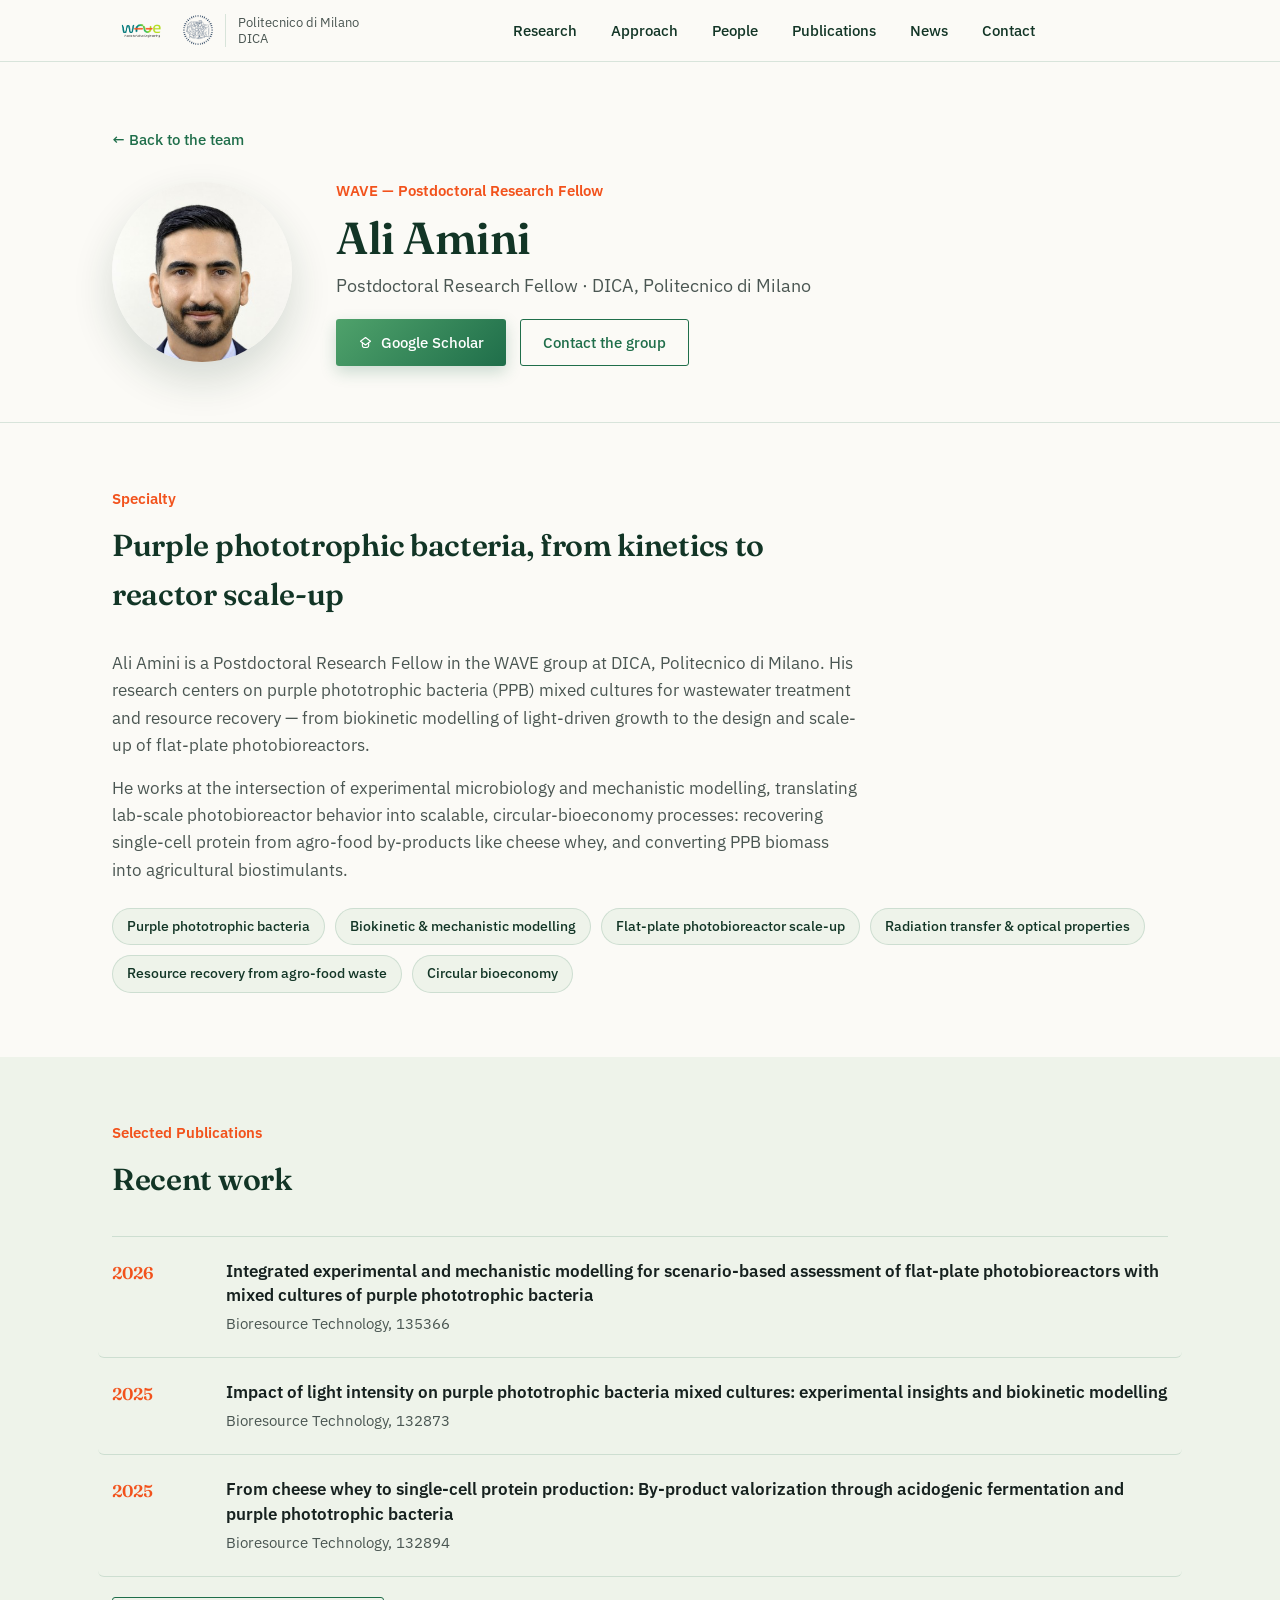
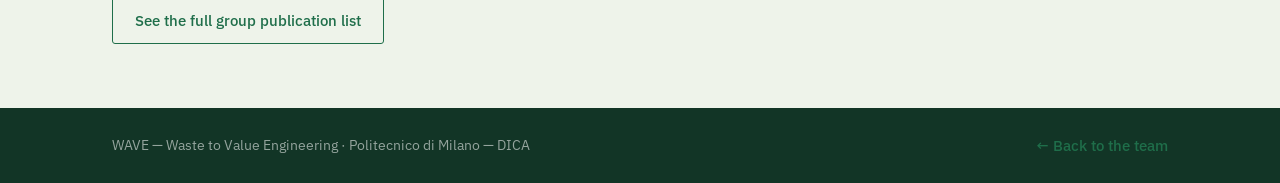
==== ali-amini.html @ b7d60ee9 "Add a WAVE-themed profile page for Ali Amini New ali-amini.html reuses the site's own design system " ====
<!DOCTYPE html>
<html lang="en">
<head>
<meta charset="UTF-8">
<meta name="viewport" content="width=device-width, initial-scale=1.0">
<title>Ali Amini — WAVE, Politecnico di Milano</title>
<link rel="icon" href="wave-logo.png">
<link rel="preconnect" href="https://fonts.googleapis.com">
<link rel="preconnect" href="https://fonts.gstatic.com" crossorigin>
<link href="https://fonts.googleapis.com/css2?family=Fraunces:opsz,wght@9..144,400;9..144,500;9..144,600;9..144,700&family=IBM+Plex+Sans:wght@400;500;600&display=swap" rel="stylesheet">
<style>
  :root{
    --teal-deep:   #1F6E4A;
    --teal-ink:    #123526;
    --green-mid:   #4FA26B;
    --green-lime:  #8DC63F;
    --orange:      #F2521C;
    --bg:          #FBFAF6;
    --bg-alt:      #EEF3EA;
    --ink:         #16211F;
    --ink-soft:    #4A5652;
    --line:        rgba(31,110,74,0.16);
  }

  *{margin:0;padding:0;box-sizing:border-box;}
  html{scroll-behavior:smooth;}
  body{
    background:var(--bg);
    color:var(--ink);
    font-family:'IBM Plex Sans', sans-serif;
    font-size:17px;
    line-height:1.6;
    -webkit-font-smoothing:antialiased;
  }
  h1,h2,h3{
    font-family:'Fraunces', serif;
    font-weight:600;
    letter-spacing:-0.01em;
    color:var(--teal-ink);
  }
  a{color:inherit;text-decoration:none;}
  img{max-width:100%;display:block;}
  svg{display:block;}
  .wrap{max-width:1120px;margin:0 auto;padding:0 32px;}

  /* ---------- nav ---------- */
  header{
    position:sticky;
    top:0;
    z-index:50;
    background:rgba(251,250,246,0.92);
    backdrop-filter:blur(8px);
    border-bottom:1px solid var(--line);
  }
  .nav-inner{
    display:flex;
    align-items:center;
    justify-content:space-between;
    padding:14px 32px;
    max-width:1120px;
    margin:0 auto;
    gap:20px;
  }
  .brand{display:flex;align-items:center;gap:12px;}
  .brand img{height:32px;width:auto;}
  .brand .polimi-logo{height:30px;}
  .brand .affil{
    font-size:12.5px;
    color:var(--ink-soft);
    border-left:1px solid var(--line);
    padding-left:12px;
    line-height:1.3;
  }
  nav{flex:1;display:flex;justify-content:center;}
  nav ul{display:flex;gap:30px;list-style:none;}
  nav a{
    font-size:15px;
    font-weight:500;
    color:var(--teal-ink);
    padding:6px 2px;
    border-bottom:2px solid transparent;
    transition:border-color .15s ease;
  }
  nav a:hover{border-color:var(--orange);}

  /* ---------- back link ---------- */
  .back-link{
    display:inline-flex;
    align-items:center;
    gap:8px;
    font-size:14.5px;
    font-weight:500;
    color:var(--teal-deep);
    margin-bottom:28px;
    transition:gap .15s ease;
  }
  .back-link:hover{gap:12px;}

  /* ---------- profile hero ---------- */
  .profile-hero{
    padding:64px 0 56px;
    border-bottom:1px solid var(--line);
  }
  .profile-grid{
    display:grid;
    grid-template-columns:180px 1fr;
    gap:44px;
    align-items:center;
  }
  .profile-photo{
    width:180px;
    height:180px;
    border-radius:50%;
    overflow:hidden;
    box-shadow:0 18px 40px rgba(18,53,38,0.16);
    flex:none;
  }
  .profile-photo img{width:100%;height:100%;object-fit:cover;}
  .kicker{
    color:var(--orange);
    font-weight:600;
    font-size:15px;
    margin-bottom:10px;
    display:block;
  }
  .profile-hero h1{
    font-size:clamp(2rem, 3.6vw, 2.8rem);
    line-height:1.1;
    margin-bottom:10px;
  }
  .profile-role{
    font-size:18px;
    color:var(--ink-soft);
    margin-bottom:18px;
  }
  .profile-links{
    display:flex;
    gap:14px;
    flex-wrap:wrap;
  }
  .btn{
    display:inline-flex;
    align-items:center;
    gap:8px;
    padding:11px 22px;
    border-radius:3px;
    font-weight:500;
    font-size:14.5px;
  }
  .btn-primary{
    background:linear-gradient(135deg, var(--green-mid), var(--teal-deep));
    color:#fff;
    box-shadow:0 6px 16px rgba(31,110,74,0.22);
    transition:box-shadow .2s ease, transform .2s ease;
  }
  .btn-primary:hover{box-shadow:0 10px 22px rgba(31,110,74,0.32); transform:translateY(-1px);}
  .btn-ghost{
    border:1.5px solid var(--teal-deep);
    color:var(--teal-deep);
    transition:background .15s ease, transform .2s ease;
  }
  .btn-ghost:hover{background:rgba(31,110,74,0.06); transform:translateY(-1px);}

  /* ---------- sections ---------- */
  section{padding:64px 0;}
  .section-head{max-width:70ch; margin-bottom:32px;}
  .section-head h2{font-size:clamp(1.5rem,2.6vw,1.9rem);}
  .bio p{
    max-width:75ch;
    color:var(--ink-soft);
    font-size:17px;
    margin-bottom:16px;
  }

  .interest-tags{
    display:flex;
    flex-wrap:wrap;
    gap:10px;
    margin-top:24px;
  }
  .interest-tags span{
    background:var(--bg-alt);
    border:1px solid var(--line);
    color:var(--teal-ink);
    font-size:13.5px;
    font-weight:500;
    padding:7px 14px;
    border-radius:100px;
  }

  .pub-list{border-top:1px solid var(--line);}
  .pub-item{
    display:grid;
    grid-template-columns:90px 1fr;
    gap:24px;
    padding:22px 14px;
    margin:0 -14px;
    border-bottom:1px solid var(--line);
    border-radius:6px;
    transition:background .15s ease;
  }
  .pub-item:hover{background:rgba(31,110,74,0.05);}
  .pub-item .year{
    font-family:'Fraunces',serif;
    font-weight:600;
    color:var(--orange);
    font-size:17px;
  }
  .pub-item h4{font-size:16.5px; font-weight:600; color:var(--ink); line-height:1.5;}
  .pub-item .venue{font-size:14.5px; color:var(--ink-soft); margin-top:4px;}

  footer{
    background:var(--teal-ink);
    color:rgba(255,255,255,0.55);
    padding:26px 0;
    font-size:13.5px;
  }
  .footer-inner{
    display:flex;
    justify-content:space-between;
    align-items:center;
    flex-wrap:wrap;
    gap:12px;
  }

  @media (max-width: 700px){
    nav ul{display:none;}
    .brand .affil{display:none;}
    .profile-grid{grid-template-columns:1fr; text-align:center;}
    .profile-photo{margin:0 auto;}
    .profile-links{justify-content:center;}
    .pub-item{grid-template-columns:60px 1fr;}
  }
</style>
</head>
<body>

<header>
  <div class="nav-inner">
    <div class="brand">
      <img src="wave-logo.png" alt="WAVE logo">
      <img src="polimi-logo.png" alt="Politecnico di Milano logo" class="polimi-logo">
      <span class="affil">Politecnico di Milano<br>DICA</span>
    </div>
    <nav>
      <ul>
        <li><a href="index.html#research">Research</a></li>
        <li><a href="index.html#approach">Approach</a></li>
        <li><a href="index.html#people">People</a></li>
        <li><a href="index.html#publications">Publications</a></li>
        <li><a href="index.html#news">News</a></li>
        <li><a href="index.html#contact">Contact</a></li>
      </ul>
    </nav>
  </div>
</header>

<section class="profile-hero">
  <div class="wrap">
    <a class="back-link" href="index.html#people">← Back to the team</a>
    <div class="profile-grid">
      <div class="profile-photo"><img src="ali-amini.jpg" alt="Ali Amini"></div>
      <div>
        <span class="kicker">WAVE — Postdoctoral Research Fellow</span>
        <h1>Ali Amini</h1>
        <p class="profile-role">Postdoctoral Research Fellow · DICA, Politecnico di Milano</p>
        <div class="profile-links">
          <a class="btn btn-primary" href="https://scholar.google.com/citations?user=FdAiY1IAAAAJ&hl=en" target="_blank" rel="noopener">
            <svg width="15" height="15" viewBox="0 0 24 24" fill="none" stroke="currentColor" stroke-width="1.8" stroke-linecap="round" stroke-linejoin="round"><path d="M4 10 12 4l8 6-8 6-8-6Z"/><path d="M7 12v5c0 1.5 2.5 3 5 3s5-1.5 5-3v-5"/></svg>
            Google Scholar
          </a>
          <a class="btn btn-ghost" href="index.html#contact">Contact the group</a>
        </div>
      </div>
    </div>
  </div>
</section>

<section class="bio">
  <div class="wrap">
    <div class="section-head">
      <span class="kicker">Specialty</span>
      <h2>Purple phototrophic bacteria, from kinetics to reactor scale-up</h2>
    </div>
    <p>Ali Amini is a Postdoctoral Research Fellow in the WAVE group at DICA, Politecnico di Milano. His research centers on purple phototrophic bacteria (PPB) mixed cultures for wastewater treatment and resource recovery — from biokinetic modelling of light-driven growth to the design and scale-up of flat-plate photobioreactors.</p>
    <p>He works at the intersection of experimental microbiology and mechanistic modelling, translating lab-scale photobioreactor behavior into scalable, circular-bioeconomy processes: recovering single-cell protein from agro-food by-products like cheese whey, and converting PPB biomass into agricultural biostimulants.</p>
    <div class="interest-tags">
      <span>Purple phototrophic bacteria</span>
      <span>Biokinetic &amp; mechanistic modelling</span>
      <span>Flat-plate photobioreactor scale-up</span>
      <span>Radiation transfer &amp; optical properties</span>
      <span>Resource recovery from agro-food waste</span>
      <span>Circular bioeconomy</span>
    </div>
  </div>
</section>

<section style="background:var(--bg-alt);">
  <div class="wrap">
    <div class="section-head">
      <span class="kicker">Selected Publications</span>
      <h2>Recent work</h2>
    </div>
    <div class="pub-list">
      <div class="pub-item">
        <div class="year">2026</div>
        <div>
          <h4>Integrated experimental and mechanistic modelling for scenario-based assessment of flat-plate photobioreactors with mixed cultures of purple phototrophic bacteria</h4>
          <div class="venue">Bioresource Technology, 135366</div>
        </div>
      </div>
      <div class="pub-item">
        <div class="year">2025</div>
        <div>
          <h4>Impact of light intensity on purple phototrophic bacteria mixed cultures: experimental insights and biokinetic modelling</h4>
          <div class="venue">Bioresource Technology, 132873</div>
        </div>
      </div>
      <div class="pub-item">
        <div class="year">2025</div>
        <div>
          <h4>From cheese whey to single-cell protein production: By-product valorization through acidogenic fermentation and purple phototrophic bacteria</h4>
          <div class="venue">Bioresource Technology, 132894</div>
        </div>
      </div>
    </div>
    <p style="margin-top:20px;"><a class="btn btn-ghost" href="index.html#publications">See the full group publication list</a></p>
  </div>
</section>

<footer>
  <div class="wrap footer-inner">
    <span>WAVE — Waste to Value Engineering · Politecnico di Milano — DICA</span>
    <a class="back-link" href="index.html#people" style="margin-bottom:0;">← Back to the team</a>
  </div>
</footer>

</body>
</html>
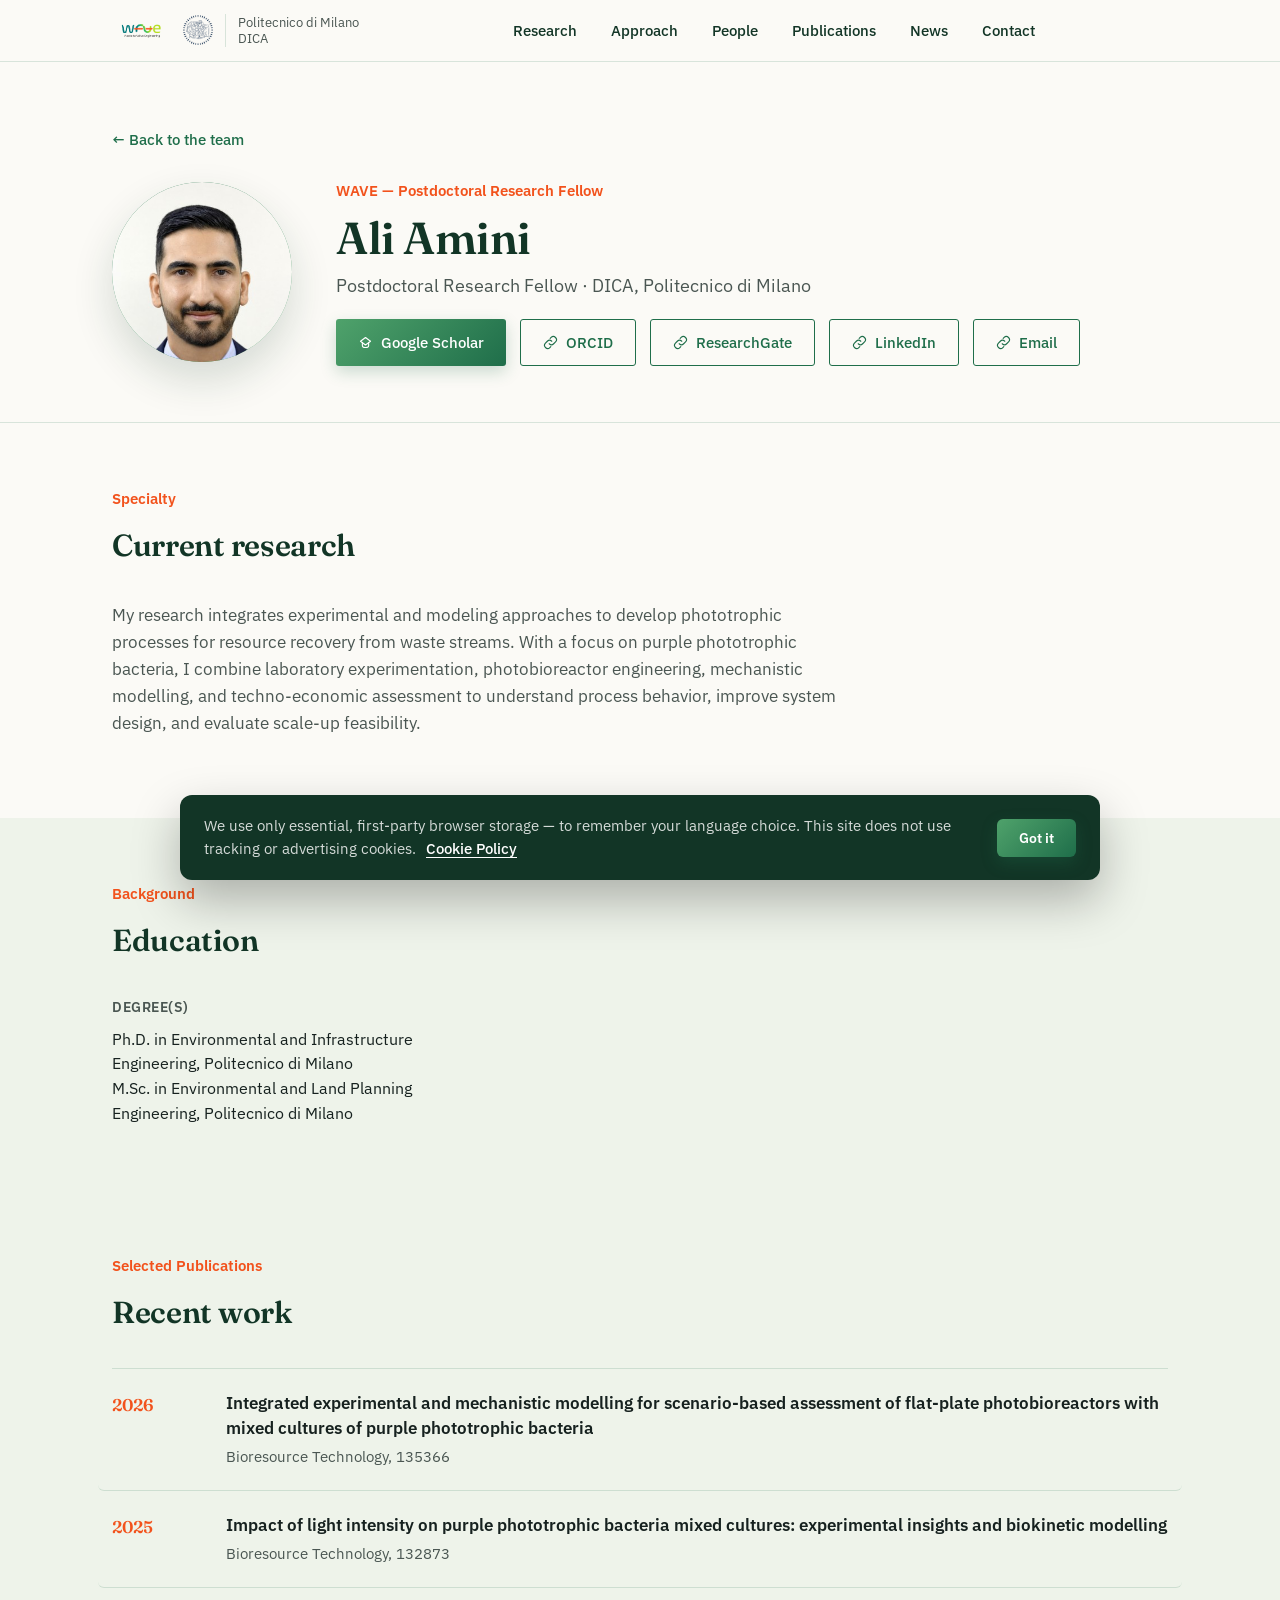
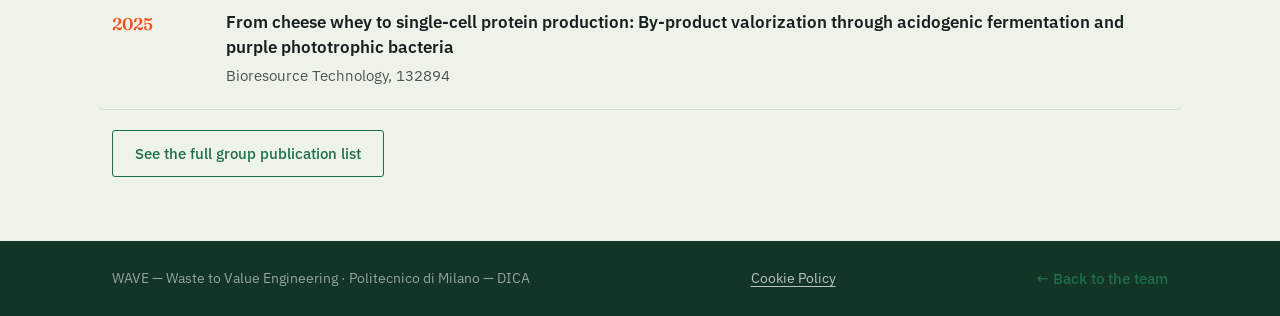
==== commit 0ba7d7a5: "Add cookie consent banner and cookie policy page Bilingual (EN/IT) dismissible banner on every page " ====
--- a/ali-amini.html
+++ b/ali-amini.html
@@ -8,6 +8,7 @@
 <link rel="preconnect" href="https://fonts.googleapis.com">
 <link rel="preconnect" href="https://fonts.gstatic.com" crossorigin>
 <link href="https://fonts.googleapis.com/css2?family=Fraunces:opsz,wght@9..144,400;9..144,500;9..144,600;9..144,700&family=IBM+Plex+Sans:wght@400;500;600&display=swap" rel="stylesheet">
+<link rel="stylesheet" href="cookie-consent.css">
 <style>
   :root{
     --teal-deep:   #1F6E4A;
@@ -114,6 +115,12 @@
     overflow:hidden;
     box-shadow:0 18px 40px rgba(18,53,38,0.16);
     flex:none;
+    background:linear-gradient(150deg,var(--teal-deep),var(--green-mid));
+    display:flex;align-items:center;justify-content:center;
+    color:#fff;
+    font-family:'Fraunces',serif;
+    font-weight:600;
+    font-size:52px;
   }
   .profile-photo img{width:100%;height:100%;object-fit:cover;}
   .kicker{
@@ -171,6 +178,24 @@
     font-size:17px;
     margin-bottom:16px;
   }
+
+  .info-grid{
+    display:grid;
+    grid-template-columns:1fr 1fr;
+    gap:32px;
+    margin-top:8px;
+    max-width:75ch;
+  }
+  .info-block h3{
+    font-size:14px;
+    text-transform:uppercase;
+    letter-spacing:0.04em;
+    color:var(--ink-soft);
+    font-family:'IBM Plex Sans',sans-serif;
+    font-weight:600;
+    margin-bottom:8px;
+  }
+  .info-block p{color:var(--ink); font-size:15.5px; white-space:pre-line;}
 
   .interest-tags{
     display:flex;
@@ -229,8 +254,11 @@
     .profile-grid{grid-template-columns:1fr; text-align:center;}
     .profile-photo{margin:0 auto;}
     .profile-links{justify-content:center;}
+    .info-grid{grid-template-columns:1fr;}
     .pub-item{grid-template-columns:60px 1fr;}
   }
+  footer a.footer-link{color:rgba(255,255,255,0.7); text-decoration:underline; text-underline-offset:3px;}
+  footer a.footer-link:hover{color:var(--green-lime);}
 </style>
 </head>
 <body>
@@ -265,11 +293,11 @@
         <h1>Ali Amini</h1>
         <p class="profile-role">Postdoctoral Research Fellow · DICA, Politecnico di Milano</p>
         <div class="profile-links">
-          <a class="btn btn-primary" href="https://scholar.google.com/citations?user=FdAiY1IAAAAJ&hl=en" target="_blank" rel="noopener">
-            <svg width="15" height="15" viewBox="0 0 24 24" fill="none" stroke="currentColor" stroke-width="1.8" stroke-linecap="round" stroke-linejoin="round"><path d="M4 10 12 4l8 6-8 6-8-6Z"/><path d="M7 12v5c0 1.5 2.5 3 5 3s5-1.5 5-3v-5"/></svg>
-            Google Scholar
-          </a>
-          <a class="btn btn-ghost" href="index.html#contact">Contact the group</a>
+          <a class="btn btn-primary" href="https://scholar.google.com/citations?user=FdAiY1IAAAAJ&hl=en" target="_blank" rel="noopener"><svg width="15" height="15" viewBox="0 0 24 24" fill="none" stroke="currentColor" stroke-width="1.8" stroke-linecap="round" stroke-linejoin="round"><path d="M4 10 12 4l8 6-8 6-8-6Z"/><path d="M7 12v5c0 1.5 2.5 3 5 3s5-1.5 5-3v-5"/></svg>Google Scholar</a>
+          <a class="btn btn-ghost" href="https://orcid.org/0000-0001-9769-1650" target="_blank" rel="noopener"><svg width="15" height="15" viewBox="0 0 24 24" fill="none" stroke="currentColor" stroke-width="1.8" stroke-linecap="round" stroke-linejoin="round"><path d="M10 14a5 5 0 0 0 7.07 0l3-3a5 5 0 0 0-7.07-7.07l-1.5 1.5"/><path d="M14 10a5 5 0 0 0-7.07 0l-3 3a5 5 0 0 0 7.07 7.07l1.5-1.5"/></svg>ORCID</a>
+          <a class="btn btn-ghost" href="https://www.researchgate.net/profile/Ali-Amini-16" target="_blank" rel="noopener"><svg width="15" height="15" viewBox="0 0 24 24" fill="none" stroke="currentColor" stroke-width="1.8" stroke-linecap="round" stroke-linejoin="round"><path d="M10 14a5 5 0 0 0 7.07 0l3-3a5 5 0 0 0-7.07-7.07l-1.5 1.5"/><path d="M14 10a5 5 0 0 0-7.07 0l-3 3a5 5 0 0 0 7.07 7.07l1.5-1.5"/></svg>ResearchGate</a>
+          <a class="btn btn-ghost" href="https://www.linkedin.com/in/ali-amini-78738b190/" target="_blank" rel="noopener"><svg width="15" height="15" viewBox="0 0 24 24" fill="none" stroke="currentColor" stroke-width="1.8" stroke-linecap="round" stroke-linejoin="round"><path d="M10 14a5 5 0 0 0 7.07 0l3-3a5 5 0 0 0-7.07-7.07l-1.5 1.5"/><path d="M14 10a5 5 0 0 0-7.07 0l-3 3a5 5 0 0 0 7.07 7.07l1.5-1.5"/></svg>LinkedIn</a>
+          <a class="btn btn-ghost" href="mailto:ali.amini@polimi.it" target="_blank" rel="noopener"><svg width="15" height="15" viewBox="0 0 24 24" fill="none" stroke="currentColor" stroke-width="1.8" stroke-linecap="round" stroke-linejoin="round"><path d="M10 14a5 5 0 0 0 7.07 0l3-3a5 5 0 0 0-7.07-7.07l-1.5 1.5"/><path d="M14 10a5 5 0 0 0-7.07 0l-3 3a5 5 0 0 0 7.07 7.07l1.5-1.5"/></svg>Email</a>
         </div>
       </div>
     </div>
@@ -277,31 +305,35 @@
 </section>
 
 <section class="bio">
-  <div class="wrap">
-    <div class="section-head">
-      <span class="kicker">Specialty</span>
-      <h2>Purple phototrophic bacteria, from kinetics to reactor scale-up</h2>
-    </div>
-    <p>Ali Amini is a Postdoctoral Research Fellow in the WAVE group at DICA, Politecnico di Milano. His research centers on purple phototrophic bacteria (PPB) mixed cultures for wastewater treatment and resource recovery — from biokinetic modelling of light-driven growth to the design and scale-up of flat-plate photobioreactors.</p>
-    <p>He works at the intersection of experimental microbiology and mechanistic modelling, translating lab-scale photobioreactor behavior into scalable, circular-bioeconomy processes: recovering single-cell protein from agro-food by-products like cheese whey, and converting PPB biomass into agricultural biostimulants.</p>
-    <div class="interest-tags">
-      <span>Purple phototrophic bacteria</span>
-      <span>Biokinetic &amp; mechanistic modelling</span>
-      <span>Flat-plate photobioreactor scale-up</span>
-      <span>Radiation transfer &amp; optical properties</span>
-      <span>Resource recovery from agro-food waste</span>
-      <span>Circular bioeconomy</span>
-    </div>
-  </div>
-</section>
-
+    <div class="wrap">
+      <div class="section-head">
+        <span class="kicker">Specialty</span>
+        <h2>Current research</h2>
+      </div>
+      <p>My research integrates experimental and modeling approaches to develop phototrophic processes for resource recovery from waste streams. With a focus on purple phototrophic bacteria, I combine laboratory experimentation, photobioreactor engineering, mechanistic modelling, and techno-economic assessment to understand process behavior, improve system design, and evaluate scale-up feasibility.</p>
+    </div>
+  </section>
 <section style="background:var(--bg-alt);">
-  <div class="wrap">
-    <div class="section-head">
-      <span class="kicker">Selected Publications</span>
-      <h2>Recent work</h2>
-    </div>
-    <div class="pub-list">
+    <div class="wrap">
+      <div class="section-head">
+        <span class="kicker">Background</span>
+        <h2>Education</h2>
+      </div>
+      <div class="info-grid">
+        <div class="info-block">
+          <h3>Degree(s)</h3>
+          <p>Ph.D. in Environmental and Infrastructure Engineering, Politecnico di Milano<br>M.Sc. in Environmental and Land Planning Engineering, Politecnico di Milano</p>
+        </div>
+      </div>
+    </div>
+  </section>
+<section style="background:var(--bg-alt);">
+    <div class="wrap">
+      <div class="section-head">
+        <span class="kicker">Selected Publications</span>
+        <h2>Recent work</h2>
+      </div>
+      <div class="pub-list">
       <div class="pub-item">
         <div class="year">2026</div>
         <div>
@@ -323,17 +355,20 @@
           <div class="venue">Bioresource Technology, 132894</div>
         </div>
       </div>
-    </div>
-    <p style="margin-top:20px;"><a class="btn btn-ghost" href="index.html#publications">See the full group publication list</a></p>
-  </div>
-</section>
+      </div>
+      <p style="margin-top:20px;"><a class="btn btn-ghost" href="index.html#publications">See the full group publication list</a></p>
+    </div>
+  </section>
+
 
 <footer>
   <div class="wrap footer-inner">
     <span>WAVE — Waste to Value Engineering · Politecnico di Milano — DICA</span>
+    <a class="footer-link" href="cookie-policy.html" style="margin-left:20px;">Cookie Policy</a>
     <a class="back-link" href="index.html#people" style="margin-bottom:0;">← Back to the team</a>
   </div>
 </footer>
 
+<script src="cookie-consent.js" defer></script>
 </body>
 </html>
--- a/cookie-consent.css
+++ b/cookie-consent.css
@@ -0,0 +1,61 @@
+.cookie-bar{
+  position:fixed;
+  left:20px;
+  right:20px;
+  bottom:20px;
+  z-index:400;
+  max-width:920px;
+  margin:0 auto;
+  background:var(--teal-ink, #123526);
+  color:rgba(255,255,255,0.92);
+  border-radius:12px;
+  box-shadow:0 20px 48px rgba(0,0,0,0.28);
+  padding:20px 24px;
+  display:flex;
+  flex-wrap:wrap;
+  align-items:center;
+  justify-content:space-between;
+  gap:16px 24px;
+  opacity:0;
+  transform:translateY(16px);
+  transition:opacity .35s ease, transform .35s ease;
+  font-family:'IBM Plex Sans', sans-serif;
+  pointer-events:none;
+}
+.cookie-bar.is-visible{opacity:1; transform:translateY(0); pointer-events:auto;}
+.cookie-bar-text{
+  font-size:14.5px;
+  line-height:1.55;
+  color:rgba(255,255,255,0.82);
+  flex:1;
+  min-width:240px;
+}
+.cookie-bar-link{
+  color:#fff;
+  text-decoration:underline;
+  text-underline-offset:3px;
+  font-weight:500;
+  margin-left:6px;
+  white-space:nowrap;
+}
+.cookie-bar-link:hover{color:#8DC63F;}
+.cookie-bar-actions{display:flex; gap:10px; flex:none; align-items:center;}
+.cookie-bar-accept{
+  background:linear-gradient(135deg, var(--green-mid,#4FA26B), var(--teal-deep,#1F6E4A));
+  color:#fff;
+  border:none;
+  padding:10px 22px;
+  border-radius:6px;
+  font-weight:600;
+  font-size:14px;
+  font-family:inherit;
+  cursor:pointer;
+  box-shadow:0 6px 16px rgba(31,110,74,0.32);
+  transition:transform .15s ease, box-shadow .15s ease;
+}
+.cookie-bar-accept:hover{transform:translateY(-1px); box-shadow:0 10px 22px rgba(31,110,74,0.4);}
+
+@media (max-width: 600px){
+  .cookie-bar{left:12px; right:12px; bottom:12px; padding:18px;}
+  .cookie-bar-actions{width:100%; justify-content:flex-end;}
+}
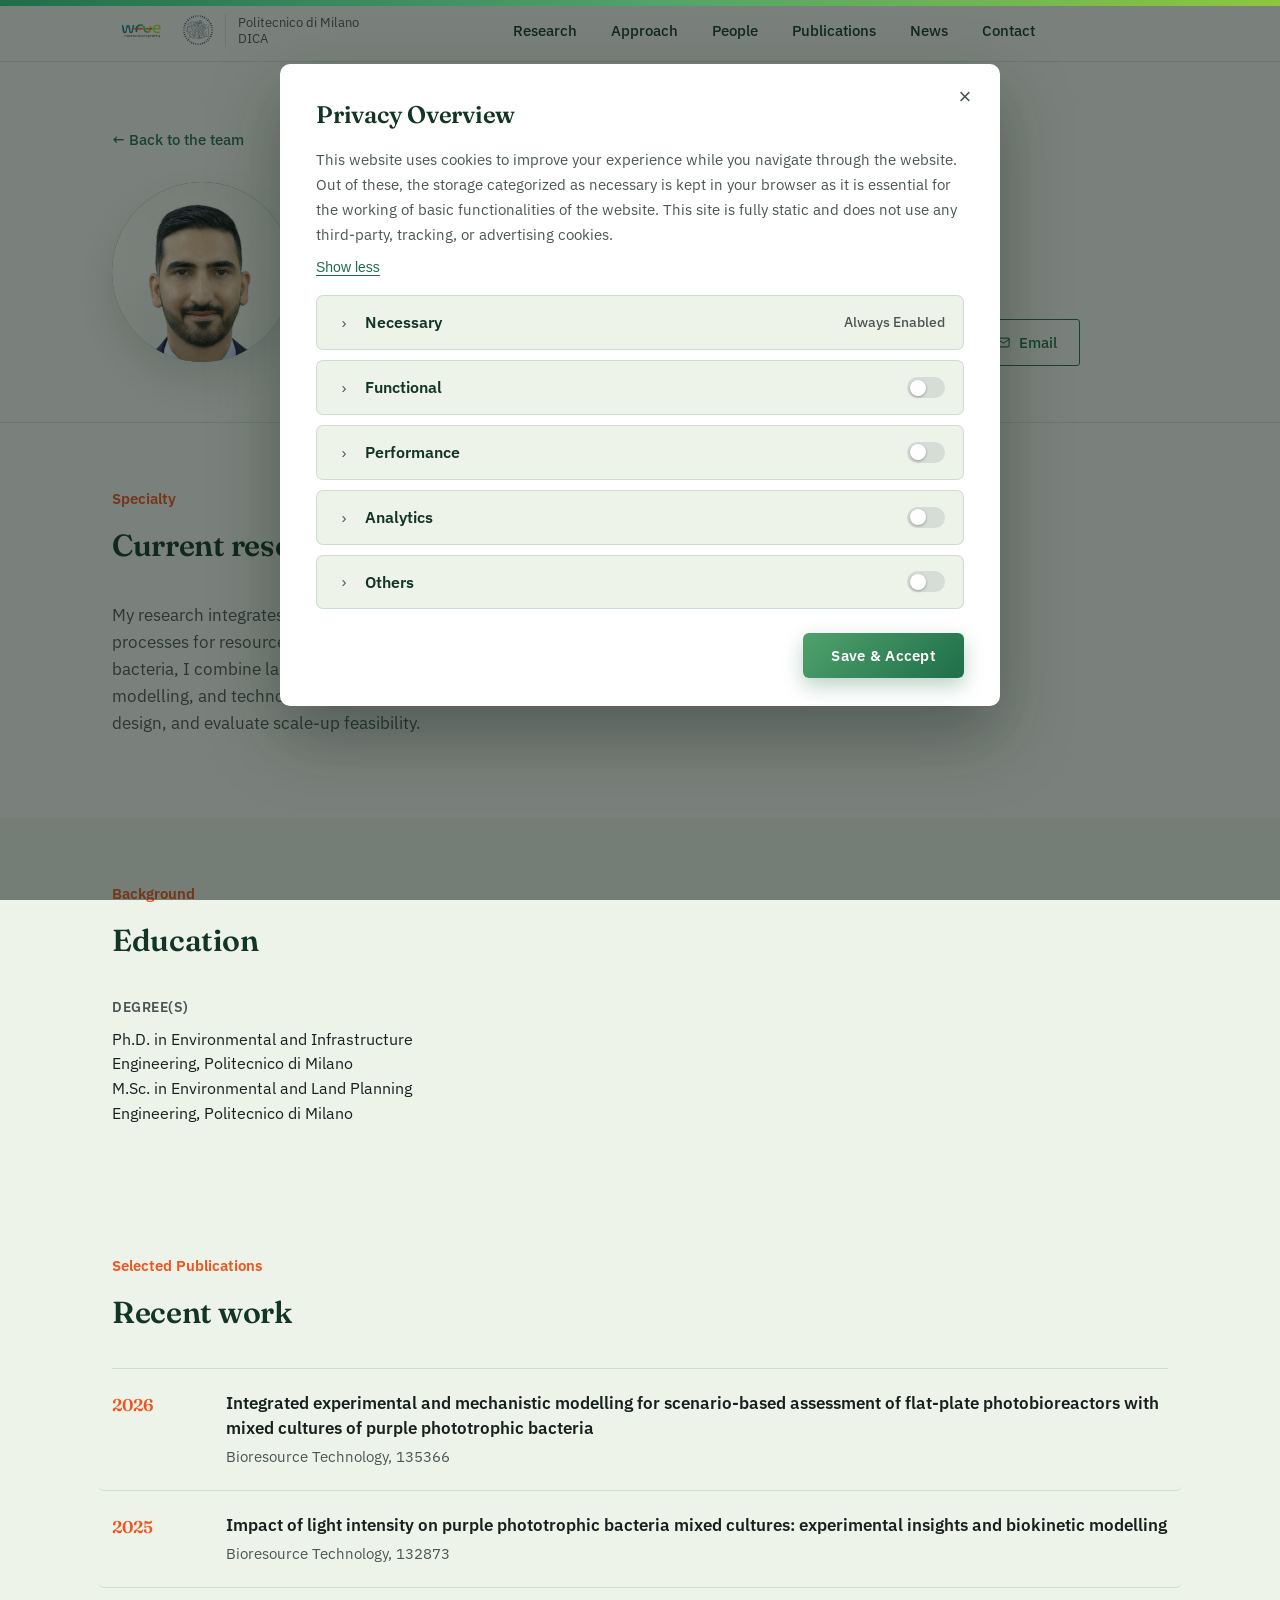
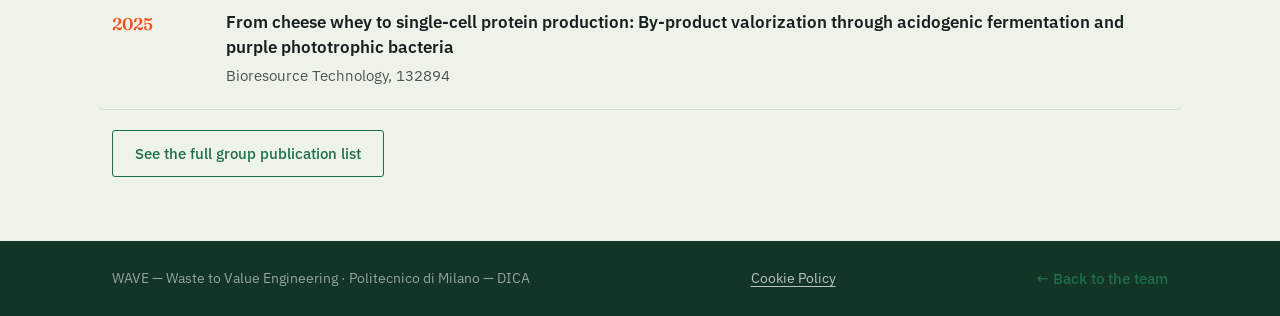
==== commit 8c748435: "Use distinct platform icons for profile page link buttons LinkedIn, ORCID, ResearchGate, and Email l" ====
--- a/ali-amini.html
+++ b/ali-amini.html
@@ -294,10 +294,10 @@
         <p class="profile-role">Postdoctoral Research Fellow · DICA, Politecnico di Milano</p>
         <div class="profile-links">
           <a class="btn btn-primary" href="https://scholar.google.com/citations?user=FdAiY1IAAAAJ&hl=en" target="_blank" rel="noopener"><svg width="15" height="15" viewBox="0 0 24 24" fill="none" stroke="currentColor" stroke-width="1.8" stroke-linecap="round" stroke-linejoin="round"><path d="M4 10 12 4l8 6-8 6-8-6Z"/><path d="M7 12v5c0 1.5 2.5 3 5 3s5-1.5 5-3v-5"/></svg>Google Scholar</a>
-          <a class="btn btn-ghost" href="https://orcid.org/0000-0001-9769-1650" target="_blank" rel="noopener"><svg width="15" height="15" viewBox="0 0 24 24" fill="none" stroke="currentColor" stroke-width="1.8" stroke-linecap="round" stroke-linejoin="round"><path d="M10 14a5 5 0 0 0 7.07 0l3-3a5 5 0 0 0-7.07-7.07l-1.5 1.5"/><path d="M14 10a5 5 0 0 0-7.07 0l-3 3a5 5 0 0 0 7.07 7.07l1.5-1.5"/></svg>ORCID</a>
-          <a class="btn btn-ghost" href="https://www.researchgate.net/profile/Ali-Amini-16" target="_blank" rel="noopener"><svg width="15" height="15" viewBox="0 0 24 24" fill="none" stroke="currentColor" stroke-width="1.8" stroke-linecap="round" stroke-linejoin="round"><path d="M10 14a5 5 0 0 0 7.07 0l3-3a5 5 0 0 0-7.07-7.07l-1.5 1.5"/><path d="M14 10a5 5 0 0 0-7.07 0l-3 3a5 5 0 0 0 7.07 7.07l1.5-1.5"/></svg>ResearchGate</a>
-          <a class="btn btn-ghost" href="https://www.linkedin.com/in/ali-amini-78738b190/" target="_blank" rel="noopener"><svg width="15" height="15" viewBox="0 0 24 24" fill="none" stroke="currentColor" stroke-width="1.8" stroke-linecap="round" stroke-linejoin="round"><path d="M10 14a5 5 0 0 0 7.07 0l3-3a5 5 0 0 0-7.07-7.07l-1.5 1.5"/><path d="M14 10a5 5 0 0 0-7.07 0l-3 3a5 5 0 0 0 7.07 7.07l1.5-1.5"/></svg>LinkedIn</a>
-          <a class="btn btn-ghost" href="mailto:ali.amini@polimi.it" target="_blank" rel="noopener"><svg width="15" height="15" viewBox="0 0 24 24" fill="none" stroke="currentColor" stroke-width="1.8" stroke-linecap="round" stroke-linejoin="round"><path d="M10 14a5 5 0 0 0 7.07 0l3-3a5 5 0 0 0-7.07-7.07l-1.5 1.5"/><path d="M14 10a5 5 0 0 0-7.07 0l-3 3a5 5 0 0 0 7.07 7.07l1.5-1.5"/></svg>Email</a>
+          <a class="btn btn-ghost" href="https://orcid.org/0000-0001-9769-1650" target="_blank" rel="noopener"><svg width="15" height="15" viewBox="0 0 24 24" fill="none" stroke="currentColor" stroke-width="1.8" stroke-linecap="round" stroke-linejoin="round"><circle cx="12" cy="12" r="9"/><circle cx="8.6" cy="8.2" r="0.6" fill="currentColor" stroke="none"/><path d="M8.6 10.6v6.2"/><path d="M12.4 10.6v6.2h1.6a3.1 3.1 0 0 0 0-6.2h-1.6Z"/></svg>ORCID</a>
+          <a class="btn btn-ghost" href="https://www.researchgate.net/profile/Ali-Amini-16" target="_blank" rel="noopener"><svg width="15" height="15" viewBox="0 0 24 24" fill="none" stroke="currentColor" stroke-width="1.8" stroke-linecap="round" stroke-linejoin="round"><circle cx="12" cy="12" r="9"/><path d="M7.8 15.2V8.8h2.1a1.9 1.9 0 0 1 0 3.8H7.8"/><path d="M9.5 12.6l2.7 2.6"/><path d="M17 10.4a2.6 2.6 0 1 0 0 3.6"/><path d="M17 12.2h-1.6"/></svg>ResearchGate</a>
+          <a class="btn btn-ghost" href="https://www.linkedin.com/in/ali-amini-78738b190/" target="_blank" rel="noopener"><svg width="15" height="15" viewBox="0 0 24 24" fill="none" stroke="currentColor" stroke-width="1.8" stroke-linecap="round" stroke-linejoin="round"><rect x="3" y="3" width="18" height="18" rx="3"/><path d="M8 11v5"/><circle cx="8" cy="8" r="0.6" fill="currentColor"/><path d="M12 16v-3a2 2 0 0 1 4 0v3"/></svg>LinkedIn</a>
+          <a class="btn btn-ghost" href="mailto:ali.amini@polimi.it" target="_blank" rel="noopener"><svg width="15" height="15" viewBox="0 0 24 24" fill="none" stroke="currentColor" stroke-width="1.8" stroke-linecap="round" stroke-linejoin="round"><rect x="3" y="5" width="18" height="14" rx="2"/><path d="m3 7 9 6 9-6"/></svg>Email</a>
         </div>
       </div>
     </div>
--- a/cookie-consent.css
+++ b/cookie-consent.css
@@ -1,61 +1,195 @@
-.cookie-bar{
+.cookie-overlay{
   position:fixed;
-  left:20px;
-  right:20px;
-  bottom:20px;
-  z-index:400;
-  max-width:920px;
-  margin:0 auto;
-  background:var(--teal-ink, #123526);
-  color:rgba(255,255,255,0.92);
-  border-radius:12px;
-  box-shadow:0 20px 48px rgba(0,0,0,0.28);
-  padding:20px 24px;
+  inset:0;
+  z-index:500;
+  background:rgba(18,30,25,0.55);
   display:flex;
-  flex-wrap:wrap;
-  align-items:center;
-  justify-content:space-between;
-  gap:16px 24px;
+  justify-content:center;
+  align-items:flex-start;
+  padding:64px 16px 16px;
+  overflow-y:auto;
   opacity:0;
-  transform:translateY(16px);
-  transition:opacity .35s ease, transform .35s ease;
-  font-family:'IBM Plex Sans', sans-serif;
+  transition:opacity .25s ease;
   pointer-events:none;
 }
-.cookie-bar.is-visible{opacity:1; transform:translateY(0); pointer-events:auto;}
-.cookie-bar-text{
-  font-size:14.5px;
-  line-height:1.55;
-  color:rgba(255,255,255,0.82);
-  flex:1;
-  min-width:240px;
+.cookie-overlay.is-visible{opacity:1; pointer-events:auto;}
+
+.cookie-topbar{
+  position:fixed;
+  top:0; left:0; right:0;
+  height:6px;
+  background:linear-gradient(90deg, var(--teal-deep,#1F6E4A), var(--green-mid,#4FA26B), var(--green-lime,#8DC63F));
+  z-index:501;
 }
-.cookie-bar-link{
-  color:#fff;
+
+.cookie-modal{
+  position:relative;
+  width:100%;
+  max-width:720px;
+  background:#fff;
+  border-radius:10px;
+  box-shadow:0 30px 70px rgba(9,25,18,0.35);
+  padding:32px 36px 28px;
+  font-family:'IBM Plex Sans', sans-serif;
+  color:var(--ink,#16211F);
+  transform:translateY(14px);
+  transition:transform .25s ease;
+}
+.cookie-overlay.is-visible .cookie-modal{transform:translateY(0);}
+
+.cookie-modal-close{
+  position:absolute;
+  top:18px; right:20px;
+  width:30px; height:30px;
+  border:none;
+  background:transparent;
+  color:var(--ink-soft,#4A5652);
+  font-size:22px;
+  line-height:1;
+  cursor:pointer;
+  border-radius:50%;
+  transition:background .15s ease, color .15s ease;
+}
+.cookie-modal-close:hover{background:var(--bg-alt,#EEF3EA); color:var(--ink,#16211F);}
+
+.cookie-modal h2{
+  font-family:'Fraunces', serif;
+  font-weight:600;
+  font-size:24px;
+  color:var(--teal-ink,#123526);
+  margin:0 0 14px;
+  padding-right:30px;
+}
+
+.cookie-modal-desc{
+  font-size:15px;
+  line-height:1.65;
+  color:var(--ink-soft,#4A5652);
+  margin:0 0 6px;
+}
+
+.cookie-modal-toggle-desc{
+  background:none;
+  border:none;
+  padding:0;
+  font-size:14px;
+  font-weight:500;
+  color:var(--teal-deep,#1F6E4A);
   text-decoration:underline;
   text-underline-offset:3px;
+  cursor:pointer;
+  margin-bottom:20px;
+  display:inline-block;
+}
+
+.cookie-cat-list{display:flex; flex-direction:column; gap:10px; margin-bottom:24px;}
+
+.cookie-cat{
+  background:var(--bg-alt,#EEF3EA);
+  border:1px solid var(--line,rgba(31,110,74,0.16));
+  border-radius:7px;
+  overflow:hidden;
+}
+.cookie-cat-head{
+  display:flex;
+  align-items:center;
+  gap:12px;
+  padding:14px 18px;
+  cursor:pointer;
+  user-select:none;
+}
+.cookie-cat-expand{
+  flex:none;
+  border:none;
+  background:none;
+  padding:0;
+  color:var(--ink-soft,#4A5652);
+  font-size:15px;
+  display:flex;
+  align-items:center;
+  justify-content:center;
+  width:18px; height:18px;
+  transition:transform .2s ease;
+  cursor:pointer;
+}
+.cookie-cat.is-open .cookie-cat-expand{transform:rotate(90deg);}
+.cookie-cat-name{
+  flex:1;
+  font-weight:600;
+  font-size:15.5px;
+  color:var(--teal-ink,#123526);
+}
+.cookie-cat-state{
+  flex:none;
+  font-size:13.5px;
+  color:var(--ink-soft,#4A5652);
   font-weight:500;
-  margin-left:6px;
-  white-space:nowrap;
 }
-.cookie-bar-link:hover{color:#8DC63F;}
-.cookie-bar-actions{display:flex; gap:10px; flex:none; align-items:center;}
-.cookie-bar-accept{
+
+.cookie-switch{position:relative; display:inline-block; width:38px; height:21px; flex:none;}
+.cookie-switch input{position:absolute; opacity:0; width:100%; height:100%; margin:0; cursor:pointer;}
+.cookie-switch .track{
+  position:absolute; inset:0;
+  background:#d6dcd6;
+  border-radius:999px;
+  transition:background .2s ease;
+  pointer-events:none;
+}
+.cookie-switch .track::before{
+  content:"";
+  position:absolute;
+  left:2.5px; top:2.5px;
+  width:16px; height:16px;
+  border-radius:50%;
+  background:#fff;
+  box-shadow:0 1px 3px rgba(0,0,0,0.3);
+  transition:transform .2s ease;
+}
+.cookie-switch input:checked + .track{background:var(--green-mid,#4FA26B);}
+.cookie-switch input:checked + .track::before{transform:translateX(17px);}
+.cookie-switch input:focus-visible + .track{outline:2px solid var(--teal-deep,#1F6E4A); outline-offset:2px;}
+
+.cookie-cat-detail{
+  max-height:0;
+  overflow:hidden;
+  transition:max-height .25s ease, padding .25s ease;
+  padding:0 18px;
+}
+.cookie-cat.is-open .cookie-cat-detail{
+  max-height:220px;
+  padding:0 18px 16px;
+}
+.cookie-cat-detail p{
+  font-size:14px;
+  line-height:1.6;
+  color:var(--ink-soft,#4A5652);
+  margin:0;
+}
+
+.cookie-modal-actions{
+  display:flex;
+  justify-content:flex-end;
+}
+.cookie-modal-save{
   background:linear-gradient(135deg, var(--green-mid,#4FA26B), var(--teal-deep,#1F6E4A));
   color:#fff;
   border:none;
-  padding:10px 22px;
+  padding:13px 28px;
   border-radius:6px;
   font-weight:600;
-  font-size:14px;
+  font-size:14.5px;
+  letter-spacing:0.02em;
   font-family:inherit;
   cursor:pointer;
-  box-shadow:0 6px 16px rgba(31,110,74,0.32);
+  box-shadow:0 8px 20px rgba(31,110,74,0.3);
   transition:transform .15s ease, box-shadow .15s ease;
 }
-.cookie-bar-accept:hover{transform:translateY(-1px); box-shadow:0 10px 22px rgba(31,110,74,0.4);}
+.cookie-modal-save:hover{transform:translateY(-1px); box-shadow:0 12px 26px rgba(31,110,74,0.4);}
 
 @media (max-width: 600px){
-  .cookie-bar{left:12px; right:12px; bottom:12px; padding:18px;}
-  .cookie-bar-actions{width:100%; justify-content:flex-end;}
+  .cookie-overlay{padding:52px 10px 10px; align-items:flex-start;}
+  .cookie-modal{padding:26px 20px 22px;}
+  .cookie-cat-head{padding:12px 14px;}
+  .cookie-modal-actions{justify-content:stretch;}
+  .cookie-modal-save{width:100%;}
 }
